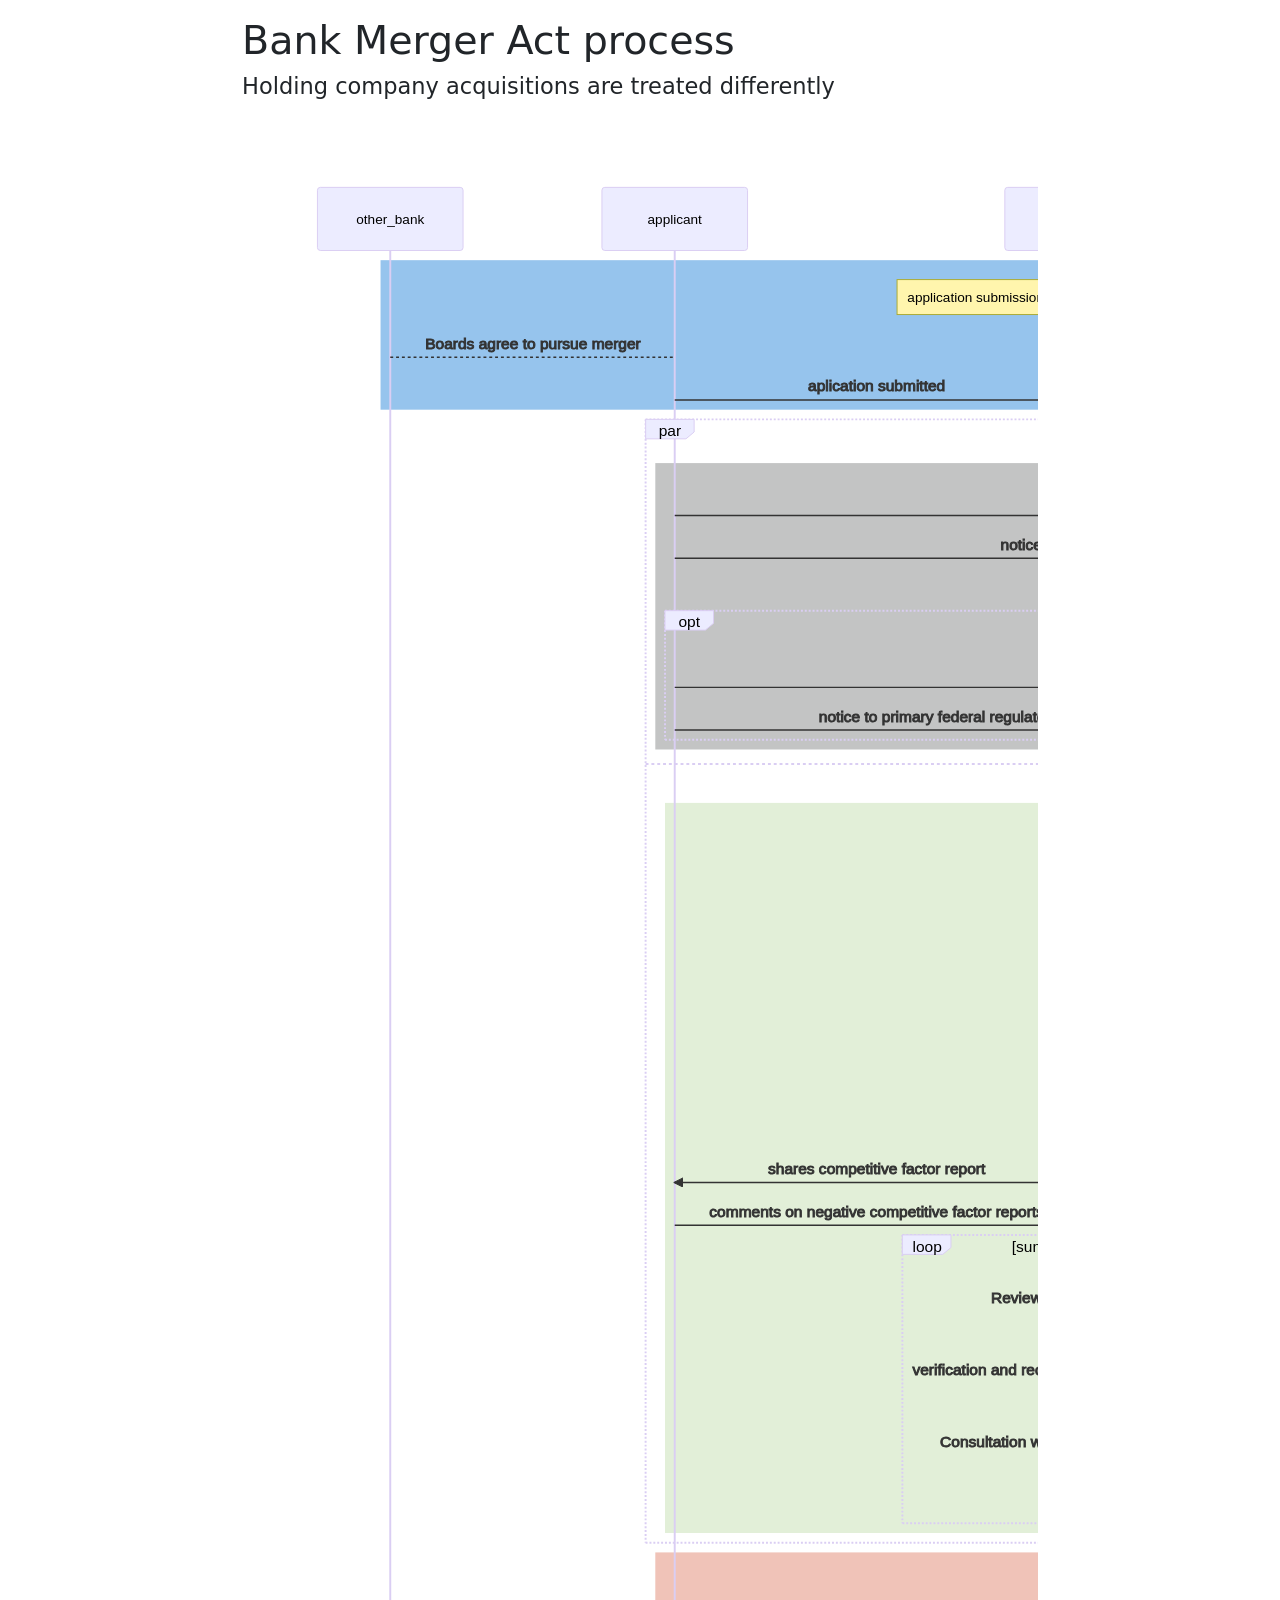
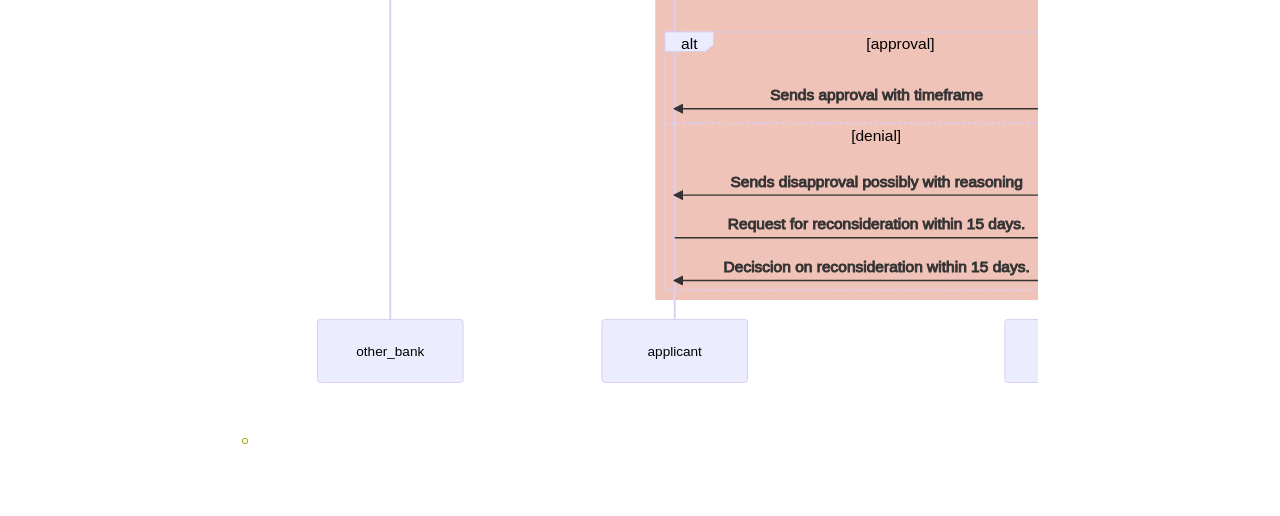
==== diagram.html @ 9f6d3771 "initial commit" ====
<!DOCTYPE html>
<html xmlns="http://www.w3.org/1999/xhtml" lang="en" xml:lang="en"><head>

<meta charset="utf-8">
<meta name="generator" content="quarto-1.2.247">

<meta name="viewport" content="width=device-width, initial-scale=1.0, user-scalable=yes">


<title>Bank Merger Act process</title>
<style>
code{white-space: pre-wrap;}
span.smallcaps{font-variant: small-caps;}
div.columns{display: flex; gap: min(4vw, 1.5em);}
div.column{flex: auto; overflow-x: auto;}
div.hanging-indent{margin-left: 1.5em; text-indent: -1.5em;}
ul.task-list{list-style: none;}
ul.task-list li input[type="checkbox"] {
  width: 0.8em;
  margin: 0 0.8em 0.2em -1.6em;
  vertical-align: middle;
}
</style>


<script src="diagram_files/libs/clipboard/clipboard.min.js"></script>
<script src="diagram_files/libs/quarto-html/quarto.js"></script>
<script src="diagram_files/libs/quarto-html/popper.min.js"></script>
<script src="diagram_files/libs/quarto-html/tippy.umd.min.js"></script>
<script src="diagram_files/libs/quarto-html/anchor.min.js"></script>
<link href="diagram_files/libs/quarto-html/tippy.css" rel="stylesheet">
<link href="diagram_files/libs/quarto-html/quarto-syntax-highlighting.css" rel="stylesheet" id="quarto-text-highlighting-styles">
<script src="diagram_files/libs/bootstrap/bootstrap.min.js"></script>
<link href="diagram_files/libs/bootstrap/bootstrap-icons.css" rel="stylesheet">
<link href="diagram_files/libs/bootstrap/bootstrap.min.css" rel="stylesheet" id="quarto-bootstrap" data-mode="light">
<script src="diagram_files/libs/quarto-diagram/mermaid.min.js"></script>
<script src="diagram_files/libs/quarto-diagram/mermaid-init.js"></script>
<link href="diagram_files/libs/quarto-diagram/mermaid.css" rel="stylesheet">


<link rel="stylesheet" href="styles.css">
</head>

<body class="fullcontent">

<div id="quarto-content" class="page-columns page-rows-contents page-layout-article">

<main class="content" id="quarto-document-content">

<header id="title-block-header" class="quarto-title-block default">
<div class="quarto-title">
<h1 class="title">Bank Merger Act process</h1>
<p class="subtitle lead">Holding company acquisitions are treated differently</p>
</div>



<div class="quarto-title-meta">

    
  
    
  </div>
  

</header>

<div class="cell">
<div class="cell-output-display">
<div>
<p>
</p><pre class="mermaid mermaid-js" data-tooltip-selector="#mermaid-tooltip-1">sequenceDiagram
  participant other_bank
  participant applicant
  participant FDIC
  participant other_regulators
  participant DOJ
  participant consumers

  rect rgb(150, 196, 237)
  Note left of FDIC: application submission
  other_bank--&gt;applicant: Boards agree to pursue merger
  applicant-&gt;&gt;FDIC: aplication submitted

  end
  
  par other notices 
    rect rgb(195, 196, 196)
    applicant-&gt;&gt;consumers: notice of merger publication
    applicant-&gt;&gt;states: notice to state banking regulators (although this may be through the Federal Reserve?)
    consumers-&gt;&gt;FDIC: comment period
    opt if branches closed 
      applicant-&gt;&gt;consumers: notice of branch closures 90 days before
      applicant-&gt;&gt;other_regulators: notice to primary federal regulator 90 days before
    end
    end

  and review period
    rect rgb(   226, 239, 216)
    Note right of consumers: review and verification &lt;br&gt; (60 days) 
    FDIC-&gt;&gt;DOJ: forward application and request competitive factor report
    DOJ-&gt;&gt;FDIC: competitive factor report 
    states-&gt;&gt;FDIC: confirmation of notification
     opt if merged greater than 30% of branches in state
      FDIC-&gt;&gt;states: exception process 
      states-&gt;&gt;FDIC: can allow excepted merger to continue
    end
    FDIC-&gt;&gt;applicant: shares competitive factor report
    applicant-&gt;&gt;FDIC: comments on negative competitive factor reports 
  loop summary of investigation
   FDIC-&gt;&gt;FDIC: Reviews statutory factors
   FDIC-&gt;&gt;FDIC: verification and reconciliation of branch closures 
   FDIC-&gt;&gt;FDIC: Consultation with supervisory regulators
   end
  end
  end
  
  rect rgb(240, 195, 184)
    Note right of DOJ: final approval &lt;br&gt; (15-30 day waiting period)
      alt approval
      FDIC-&gt;&gt;applicant: Sends approval with timeframe
      else denial 
      FDIC-&gt;&gt;applicant: Sends disapproval possibly with reasoning
      applicant-&gt;&gt;FDIC: Request for reconsideration within 15 days.
      FDIC-&gt;&gt;applicant: Deciscion on reconsideration within 15 days.
      end
  end
    
</pre>
<div id="mermaid-tooltip-1" class="mermaidTooltip">

</div>
<p></p>
</div>
</div>
</div>

</main>
<!-- /main column -->
<script id="quarto-html-after-body" type="application/javascript">
window.document.addEventListener("DOMContentLoaded", function (event) {
  const toggleBodyColorMode = (bsSheetEl) => {
    const mode = bsSheetEl.getAttribute("data-mode");
    const bodyEl = window.document.querySelector("body");
    if (mode === "dark") {
      bodyEl.classList.add("quarto-dark");
      bodyEl.classList.remove("quarto-light");
    } else {
      bodyEl.classList.add("quarto-light");
      bodyEl.classList.remove("quarto-dark");
    }
  }
  const toggleBodyColorPrimary = () => {
    const bsSheetEl = window.document.querySelector("link#quarto-bootstrap");
    if (bsSheetEl) {
      toggleBodyColorMode(bsSheetEl);
    }
  }
  toggleBodyColorPrimary();  
  const icon = "";
  const anchorJS = new window.AnchorJS();
  anchorJS.options = {
    placement: 'right',
    icon: icon
  };
  anchorJS.add('.anchored');
  const clipboard = new window.ClipboardJS('.code-copy-button', {
    target: function(trigger) {
      return trigger.previousElementSibling;
    }
  });
  clipboard.on('success', function(e) {
    // button target
    const button = e.trigger;
    // don't keep focus
    button.blur();
    // flash "checked"
    button.classList.add('code-copy-button-checked');
    var currentTitle = button.getAttribute("title");
    button.setAttribute("title", "Copied!");
    let tooltip;
    if (window.bootstrap) {
      button.setAttribute("data-bs-toggle", "tooltip");
      button.setAttribute("data-bs-placement", "left");
      button.setAttribute("data-bs-title", "Copied!");
      tooltip = new bootstrap.Tooltip(button, 
        { trigger: "manual", 
          customClass: "code-copy-button-tooltip",
          offset: [0, -8]});
      tooltip.show();    
    }
    setTimeout(function() {
      if (tooltip) {
        tooltip.hide();
        button.removeAttribute("data-bs-title");
        button.removeAttribute("data-bs-toggle");
        button.removeAttribute("data-bs-placement");
      }
      button.setAttribute("title", currentTitle);
      button.classList.remove('code-copy-button-checked');
    }, 1000);
    // clear code selection
    e.clearSelection();
  });
  function tippyHover(el, contentFn) {
    const config = {
      allowHTML: true,
      content: contentFn,
      maxWidth: 500,
      delay: 100,
      arrow: false,
      appendTo: function(el) {
          return el.parentElement;
      },
      interactive: true,
      interactiveBorder: 10,
      theme: 'quarto',
      placement: 'bottom-start'
    };
    window.tippy(el, config); 
  }
  const noterefs = window.document.querySelectorAll('a[role="doc-noteref"]');
  for (var i=0; i<noterefs.length; i++) {
    const ref = noterefs[i];
    tippyHover(ref, function() {
      // use id or data attribute instead here
      let href = ref.getAttribute('data-footnote-href') || ref.getAttribute('href');
      try { href = new URL(href).hash; } catch {}
      const id = href.replace(/^#\/?/, "");
      const note = window.document.getElementById(id);
      return note.innerHTML;
    });
  }
  const findCites = (el) => {
    const parentEl = el.parentElement;
    if (parentEl) {
      const cites = parentEl.dataset.cites;
      if (cites) {
        return {
          el,
          cites: cites.split(' ')
        };
      } else {
        return findCites(el.parentElement)
      }
    } else {
      return undefined;
    }
  };
  var bibliorefs = window.document.querySelectorAll('a[role="doc-biblioref"]');
  for (var i=0; i<bibliorefs.length; i++) {
    const ref = bibliorefs[i];
    const citeInfo = findCites(ref);
    if (citeInfo) {
      tippyHover(citeInfo.el, function() {
        var popup = window.document.createElement('div');
        citeInfo.cites.forEach(function(cite) {
          var citeDiv = window.document.createElement('div');
          citeDiv.classList.add('hanging-indent');
          citeDiv.classList.add('csl-entry');
          var biblioDiv = window.document.getElementById('ref-' + cite);
          if (biblioDiv) {
            citeDiv.innerHTML = biblioDiv.innerHTML;
          }
          popup.appendChild(citeDiv);
        });
        return popup.innerHTML;
      });
    }
  }
});
</script>
</div> <!-- /content -->



</body></html>
---- diagram_files/libs/quarto-html/tippy.css ----
.tippy-box[data-animation=fade][data-state=hidden]{opacity:0}[data-tippy-root]{max-width:calc(100vw - 10px)}.tippy-box{position:relative;background-color:#333;color:#fff;border-radius:4px;font-size:14px;line-height:1.4;white-space:normal;outline:0;transition-property:transform,visibility,opacity}.tippy-box[data-placement^=top]>.tippy-arrow{bottom:0}.tippy-box[data-placement^=top]>.tippy-arrow:before{bottom:-7px;left:0;border-width:8px 8px 0;border-top-color:initial;transform-origin:center top}.tippy-box[data-placement^=bottom]>.tippy-arrow{top:0}.tippy-box[data-placement^=bottom]>.tippy-arrow:before{top:-7px;left:0;border-width:0 8px 8px;border-bottom-color:initial;transform-origin:center bottom}.tippy-box[data-placement^=left]>.tippy-arrow{right:0}.tippy-box[data-placement^=left]>.tippy-arrow:before{border-width:8px 0 8px 8px;border-left-color:initial;right:-7px;transform-origin:center left}.tippy-box[data-placement^=right]>.tippy-arrow{left:0}.tippy-box[data-placement^=right]>.tippy-arrow:before{left:-7px;border-width:8px 8px 8px 0;border-right-color:initial;transform-origin:center right}.tippy-box[data-inertia][data-state=visible]{transition-timing-function:cubic-bezier(.54,1.5,.38,1.11)}.tippy-arrow{width:16px;height:16px;color:#333}.tippy-arrow:before{content:"";position:absolute;border-color:transparent;border-style:solid}.tippy-content{position:relative;padding:5px 9px;z-index:1}
---- diagram_files/libs/quarto-html/quarto-syntax-highlighting.css ----
/* quarto syntax highlight colors */
:root {
  --quarto-hl-ot-color: #003B4F;
  --quarto-hl-at-color: #657422;
  --quarto-hl-ss-color: #20794D;
  --quarto-hl-an-color: #5E5E5E;
  --quarto-hl-fu-color: #4758AB;
  --quarto-hl-st-color: #20794D;
  --quarto-hl-cf-color: #003B4F;
  --quarto-hl-op-color: #5E5E5E;
  --quarto-hl-er-color: #AD0000;
  --quarto-hl-bn-color: #AD0000;
  --quarto-hl-al-color: #AD0000;
  --quarto-hl-va-color: #111111;
  --quarto-hl-bu-color: inherit;
  --quarto-hl-ex-color: inherit;
  --quarto-hl-pp-color: #AD0000;
  --quarto-hl-in-color: #5E5E5E;
  --quarto-hl-vs-color: #20794D;
  --quarto-hl-wa-color: #5E5E5E;
  --quarto-hl-do-color: #5E5E5E;
  --quarto-hl-im-color: #00769E;
  --quarto-hl-ch-color: #20794D;
  --quarto-hl-dt-color: #AD0000;
  --quarto-hl-fl-color: #AD0000;
  --quarto-hl-co-color: #5E5E5E;
  --quarto-hl-cv-color: #5E5E5E;
  --quarto-hl-cn-color: #8f5902;
  --quarto-hl-sc-color: #5E5E5E;
  --quarto-hl-dv-color: #AD0000;
  --quarto-hl-kw-color: #003B4F;
}

/* other quarto variables */
:root {
  --quarto-font-monospace: SFMono-Regular, Menlo, Monaco, Consolas, "Liberation Mono", "Courier New", monospace;
}

pre > code.sourceCode > span {
  color: #003B4F;
}

code span {
  color: #003B4F;
}

code.sourceCode > span {
  color: #003B4F;
}

div.sourceCode,
div.sourceCode pre.sourceCode {
  color: #003B4F;
}

code span.ot {
  color: #003B4F;
}

code span.at {
  color: #657422;
}

code span.ss {
  color: #20794D;
}

code span.an {
  color: #5E5E5E;
}

code span.fu {
  color: #4758AB;
}

code span.st {
  color: #20794D;
}

code span.cf {
  color: #003B4F;
}

code span.op {
  color: #5E5E5E;
}

code span.er {
  color: #AD0000;
}

code span.bn {
  color: #AD0000;
}

code span.al {
  color: #AD0000;
}

code span.va {
  color: #111111;
}

code span.pp {
  color: #AD0000;
}

code span.in {
  color: #5E5E5E;
}

code span.vs {
  color: #20794D;
}

code span.wa {
  color: #5E5E5E;
  font-style: italic;
}

code span.do {
  color: #5E5E5E;
  font-style: italic;
}

code span.im {
  color: #00769E;
}

code span.ch {
  color: #20794D;
}

code span.dt {
  color: #AD0000;
}

code span.fl {
  color: #AD0000;
}

code span.co {
  color: #5E5E5E;
}

code span.cv {
  color: #5E5E5E;
  font-style: italic;
}

code span.cn {
  color: #8f5902;
}

code span.sc {
  color: #5E5E5E;
}

code span.dv {
  color: #AD0000;
}

code span.kw {
  color: #003B4F;
}

.prevent-inlining {
  content: "</";
}

/*# sourceMappingURL=debc5d5d77c3f9108843748ff7464032.css.map */
---- diagram_files/libs/quarto-diagram/mermaid.css ----
.mermaidTooltip {
  position: absolute;
  text-align: center;
  max-width: 200px;
  padding: 2px;
  font-family: "trebuchet ms", verdana, arial;
  font-size: 12px;
  background: #ffffde;
  border: 1px solid #aaaa33;
  border-radius: 2px;
  pointer-events: none;
  z-index: 1000;
}
---- styles.css ----
.mermaid svg {height: auto; padding: 20pt;}
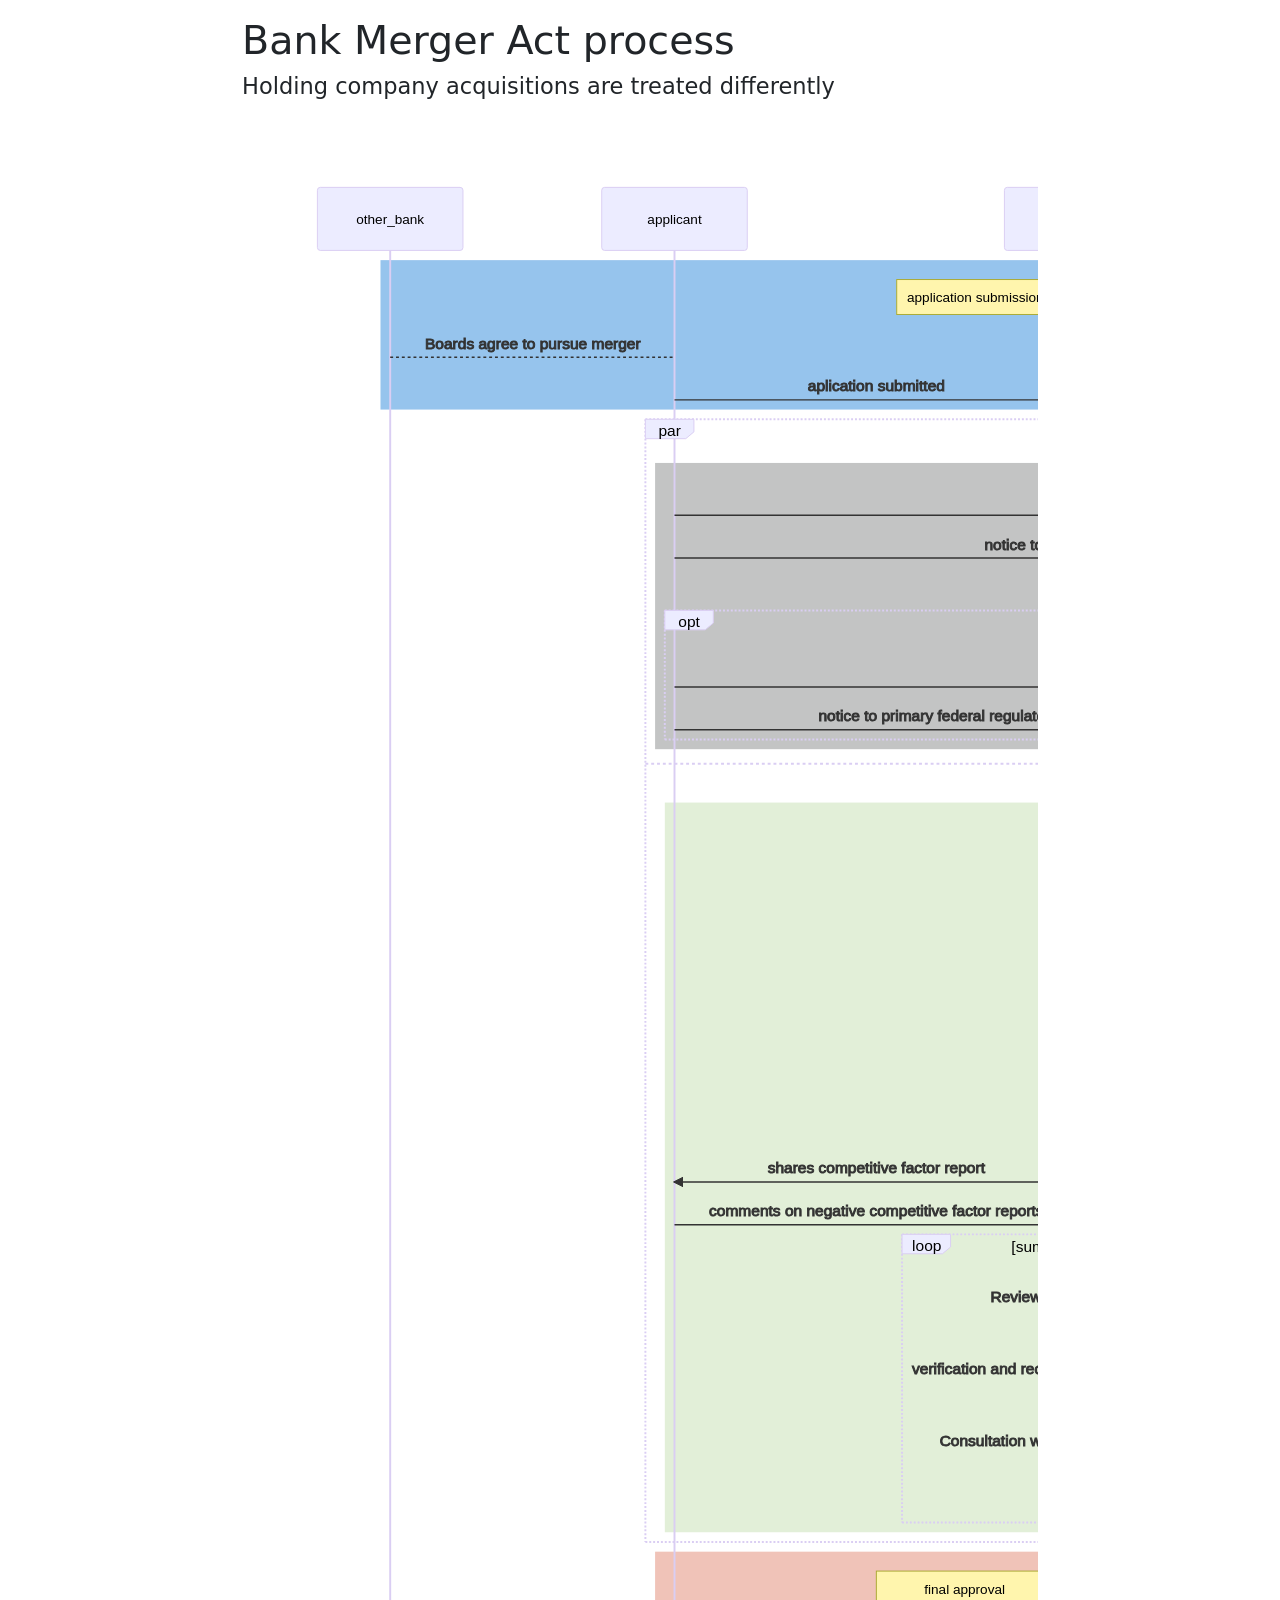
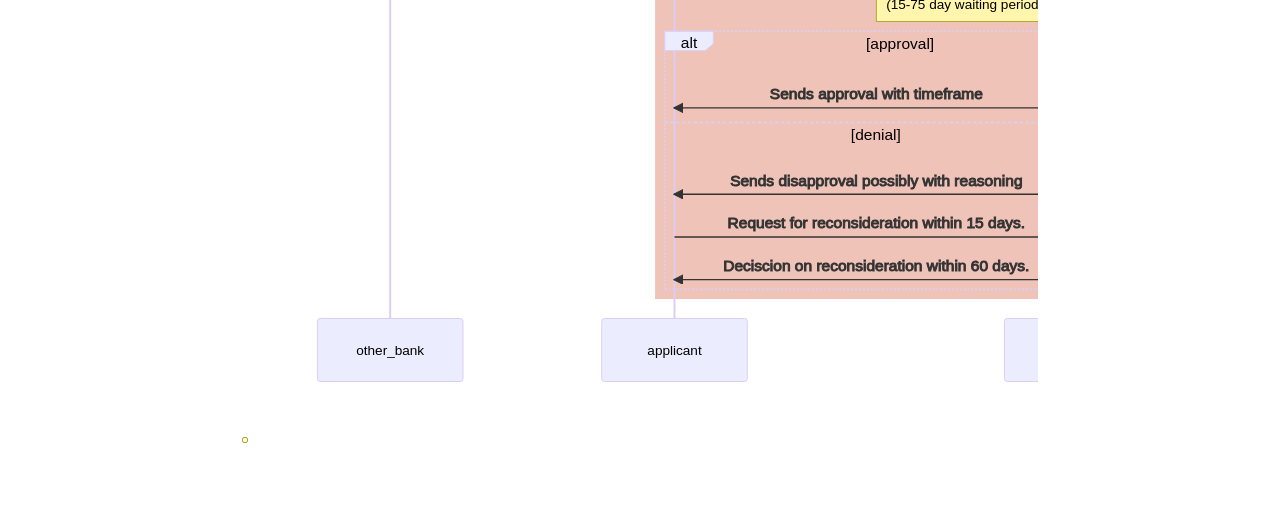
==== commit 6eb5a0ab: "scraping cassiddi" ====
--- a/diagram.html
+++ b/diagram.html
@@ -116,13 +116,13 @@
   end
   
   rect rgb(240, 195, 184)
-    Note right of DOJ: final approval &lt;br&gt; (15-30 day waiting period)
+    Note left of FDIC: final approval &lt;br&gt; (15-75 day waiting period)
       alt approval
       FDIC-&gt;&gt;applicant: Sends approval with timeframe
       else denial 
       FDIC-&gt;&gt;applicant: Sends disapproval possibly with reasoning
       applicant-&gt;&gt;FDIC: Request for reconsideration within 15 days.
-      FDIC-&gt;&gt;applicant: Deciscion on reconsideration within 15 days.
+      FDIC-&gt;&gt;applicant: Deciscion on reconsideration within 60 days.
       end
   end
     
